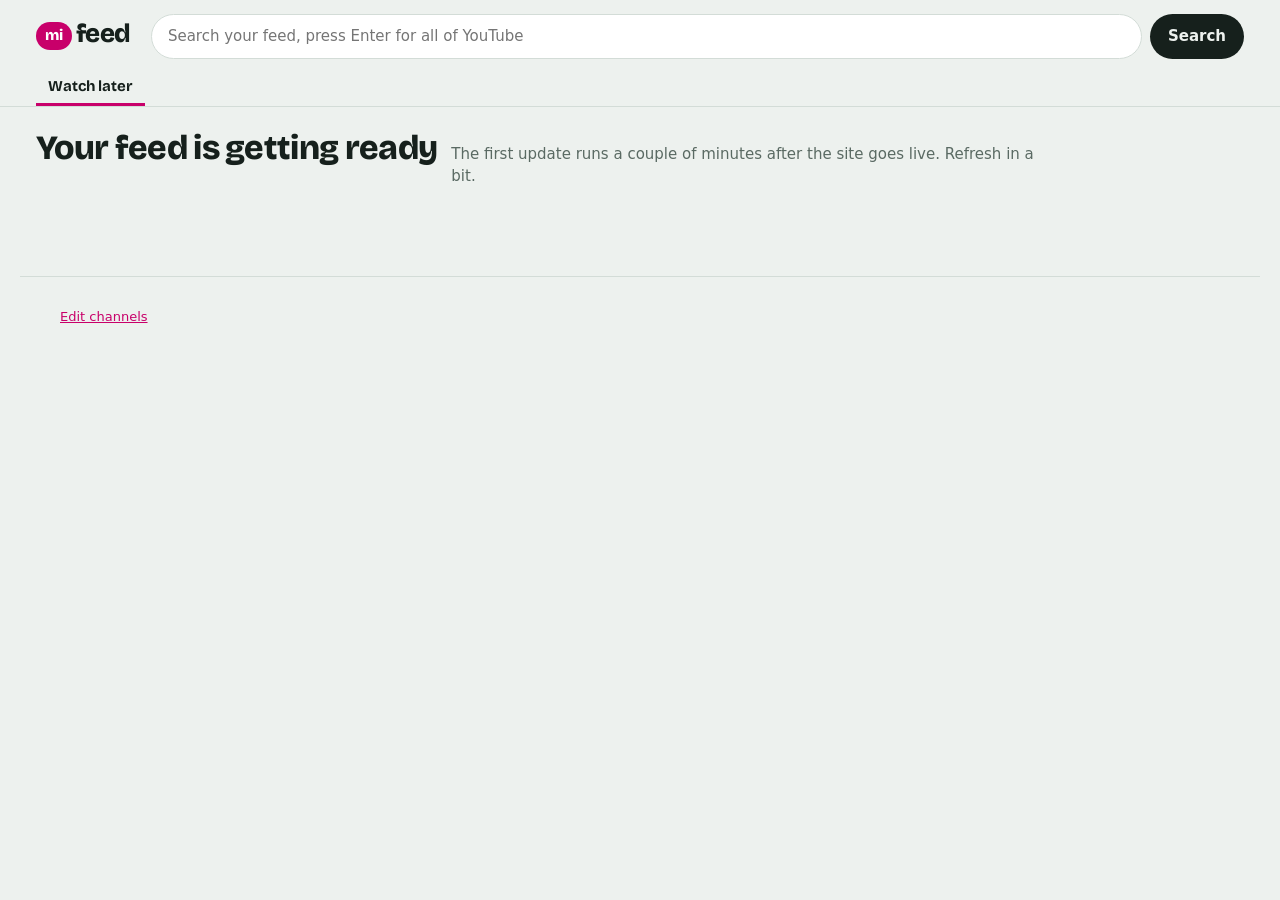
==== index.html @ 0ce84a8c "mi feed: tabs, ranking, quiet player, YouTube search Co-Authored-By: Claude Opus 5.5 <noreply@anthro" ====
<!doctype html>
<html lang="en">
<head>
  <meta charset="utf-8">
  <meta name="viewport" content="width=device-width, initial-scale=1, viewport-fit=cover">
  <title>mi feed</title>
  <meta name="description" content="Ana's calm video feed: chosen channels, no rabbit holes.">
  <link rel="preconnect" href="https://fonts.googleapis.com">
  <link rel="preconnect" href="https://fonts.gstatic.com" crossorigin>
  <link rel="stylesheet" href="https://fonts.googleapis.com/css2?family=Bricolage+Grotesque:opsz,wght@12..96,500;12..96,700;12..96,800&family=Source+Serif+4:opsz,wght@8..60,500;8..60,600&family=IBM+Plex+Mono:wght@500&display=swap">
  <link rel="stylesheet" href="style.css">
</head>
<body>
  <header class="top">
    <div class="top-inner">
      <a class="brand" href="./" aria-label="mi feed home"><span class="brand-mi">mi</span><span class="brand-feed">feed</span></a>
      <form id="search" class="search" role="search" autocomplete="off">
        <input id="q" type="search" placeholder="Search your feed, press Enter for all of YouTube" aria-label="Search">
        <button type="submit">Search</button>
      </form>
    </div>
    <nav id="tabs" class="tabs" aria-label="Categories"></nav>
  </header>

  <main class="wrap">
    <div id="intro" class="intro"></div>
    <div id="grid" class="grid" aria-live="polite"></div>
    <div id="yt-results"></div>
    <div class="more-wrap"><button id="more" class="ghost" hidden>Show more</button></div>
  </main>

  <footer class="wrap foot">
    <p id="updated"></p>
    <p><a href="https://github.com/anapalaciosrm/mi-feed/edit/main/channels.json" target="_blank" rel="noopener">Edit channels</a></p>
    <details id="problems" hidden><summary>Channels that need a fix</summary><ul id="problem-list"></ul></details>
  </footer>

  <div id="player" class="player" hidden role="dialog" aria-modal="true" aria-labelledby="p-title">
    <div class="player-box">
      <div class="player-head">
        <div class="player-meta">
          <h2 id="p-title"></h2>
          <p id="p-channel"></p>
        </div>
        <button id="close" class="ghost">Close</button>
      </div>
      <div class="frame"><div id="yt"></div></div>
      <div id="done" class="done" hidden>
        <p class="done-kicker">Finished</p>
        <h3 id="done-title"></h3>
        <div class="done-actions">
          <button id="done-back">Back to my feed</button>
          <button id="done-boost" class="ghost">More from this channel</button>
          <label id="done-adopt-wrap" class="adopt" hidden>Keep this channel in
            <select id="done-adopt"></select>
          </label>
          <span id="done-note" class="adopt"></span>
        </div>
      </div>
    </div>
  </div>

  <script src="config.js"></script>
  <script src="app.js"></script>
</body>
</html>
---- style.css ----
/* Layout: sticky header with search, a row of category tabs, then a calm grid of video cards. */
:root {
  --paper: #EDF1EE;
  --surface: #FFFFFF;
  --ink: #16201C;
  --muted: #5A6A63;
  --line: #D3DCD7;
  --accent: #C8006A;        /* rosa mexicano */
  --accent-soft: #F9DCEB;
  --on-accent: #FFFFFF;
  --shade: rgba(14, 22, 19, .82);
  --f-display: "Bricolage Grotesque", "Segoe UI", system-ui, sans-serif;
  --f-title: "Source Serif 4", Georgia, "Times New Roman", serif;
  --f-ui: system-ui, -apple-system, "Segoe UI", Roboto, sans-serif;
  --f-mono: "IBM Plex Mono", ui-monospace, Menlo, monospace;
  --radius: 10px;
  color-scheme: light;
}
@media (prefers-color-scheme: dark) {
  :root {
    --paper: #0F1513;
    --surface: #18211E;
    --ink: #E6EDE9;
    --muted: #94A49D;
    --line: #2A3632;
    --accent: #FF4FA0;
    --accent-soft: #3A1729;
    --on-accent: #1A0610;
    --shade: rgba(3, 6, 5, .88);
    color-scheme: dark;
  }
}

* { box-sizing: border-box; }
html, body { margin: 0; }
body {
  background: var(--paper);
  color: var(--ink);
  font: 15px/1.5 var(--f-ui);
  -webkit-font-smoothing: antialiased;
}
[hidden] { display: none !important; }
a { color: var(--accent); }
button, select, input { font: inherit; color: inherit; }
button { cursor: pointer; }
:focus-visible { outline: 2px solid var(--accent); outline-offset: 2px; }

.wrap {
  max-width: 1240px;
  margin: 0 auto;
  padding-left: max(16px, env(safe-area-inset-left, 0px));
  padding-right: max(16px, env(safe-area-inset-right, 0px));
}

/* Header */
.top {
  position: sticky; top: 0; z-index: 20;
  background: color-mix(in srgb, var(--paper) 92%, transparent);
  backdrop-filter: blur(10px);
  border-bottom: 1px solid var(--line);
  padding-top: env(safe-area-inset-top, 0px);
}
.top-inner, .tabs {
  max-width: 1240px; margin: 0 auto;
  padding-left: max(16px, env(safe-area-inset-left, 0px));
  padding-right: max(16px, env(safe-area-inset-right, 0px));
}
.top-inner { display: flex; align-items: center; gap: 20px; padding-block: 14px 10px; flex-wrap: wrap; }
.brand { display: flex; align-items: baseline; gap: 4px; text-decoration: none; color: var(--ink); }
.brand-mi {
  font: 800 15px/1 var(--f-display);
  background: var(--accent); color: var(--on-accent);
  border-radius: 999px; padding: 6px 9px 7px; transform: translateY(-2px);
}
.brand-feed { font: 800 26px/1 var(--f-display); letter-spacing: -.02em; }
.search { flex: 1 1 320px; display: flex; gap: 8px; min-width: 0; }
.search input {
  flex: 1; min-width: 0;
  background: var(--surface); border: 1px solid var(--line); border-radius: 999px;
  padding: 10px 16px;
}
.search button, .done-actions > button:not(.ghost) {
  background: var(--ink); color: var(--paper); border: 0; border-radius: 999px;
  padding: 10px 18px; font-weight: 600;
}

.tabs { display: flex; gap: 4px; overflow-x: auto; scrollbar-width: none; padding-block: 0; }
.tabs::-webkit-scrollbar { display: none; }
.tab {
  flex: none; background: none; border: 0; border-bottom: 3px solid transparent;
  padding: 10px 12px 9px; font: 700 15px/1 var(--f-display); color: var(--muted);
}
.tab:hover { color: var(--ink); }
.tab[aria-selected="true"] { color: var(--ink); border-bottom-color: var(--accent); }
.tab .count { font: 500 11px/1 var(--f-mono); color: var(--muted); margin-left: 5px; }

/* Intro line above the grid */
.intro { padding-block: 22px 14px; display: flex; flex-wrap: wrap; align-items: baseline; gap: 6px 14px; }
.intro h1 { font: 800 clamp(24px, 4vw, 34px)/1.1 var(--f-display); letter-spacing: -.02em; margin: 0; text-wrap: balance; }
.intro p { margin: 0; color: var(--muted); max-width: 62ch; }
.intro .clear { background: none; border: 0; color: var(--accent); padding: 0; font-weight: 600; }

/* Grid */
.grid { display: grid; grid-template-columns: repeat(auto-fill, minmax(260px, 1fr)); gap: 26px 20px; }
.card { display: flex; flex-direction: column; gap: 10px; min-width: 0; }
.card.seen { opacity: .55; }
.thumb {
  position: relative; display: block; padding: 0; border: 0; background: var(--line);
  border-radius: var(--radius); overflow: hidden; aspect-ratio: 16 / 9; max-width: 100%;
}
.thumb img { width: 100%; height: 100%; object-fit: cover; display: block; transition: transform .3s ease; }
.thumb:hover img { transform: scale(1.03); }
.dur {
  position: absolute; right: 8px; bottom: 8px;
  background: rgba(10, 14, 12, .85); color: #fff;
  font: 500 12px/1 var(--f-mono); padding: 4px 6px; border-radius: 4px;
  font-variant-numeric: tabular-nums;
}
.seen-tag { position: absolute; left: 8px; top: 8px; background: var(--surface); color: var(--ink); font-size: 11px; font-weight: 700; padding: 3px 7px; border-radius: 4px; }
.card h3 { margin: 0; font: 600 17px/1.3 var(--f-title); }
.card h3 button { all: unset; cursor: pointer; display: -webkit-box; -webkit-line-clamp: 3; -webkit-box-orient: vertical; overflow: hidden; overflow-wrap: anywhere; }
.card h3 button:hover { color: var(--accent); }
.card h3 button:focus-visible { outline: 2px solid var(--accent); outline-offset: 2px; }
.byline { margin: 0; color: var(--muted); font-size: 13px; }
.byline strong { color: var(--ink); font-weight: 600; }
.actions { display: flex; flex-wrap: wrap; gap: 6px; margin-top: auto; }
.chip {
  background: none; border: 1px solid var(--line); border-radius: 999px;
  padding: 4px 11px; font-size: 12.5px; color: var(--muted);
}
.chip:hover { border-color: var(--ink); color: var(--ink); }
.chip.on { background: var(--accent-soft); border-color: var(--accent); color: var(--ink); }
.chip-select { appearance: none; padding-right: 22px; background: none; }
.chip-wrap { position: relative; }
.chip-wrap::after { content: "▾"; position: absolute; right: 9px; top: 50%; transform: translateY(-50%); font-size: 10px; color: var(--muted); pointer-events: none; }

.section-head { font: 800 20px/1.2 var(--f-display); margin: 40px 0 14px; display: flex; gap: 10px; align-items: baseline; flex-wrap: wrap; }
.section-head small { font: 400 14px var(--f-ui); color: var(--muted); }
.empty { color: var(--muted); padding: 30px 0; max-width: 60ch; }

.ghost { background: none; border: 1px solid var(--line); border-radius: 999px; padding: 9px 18px; font-weight: 600; }
.ghost:hover { border-color: var(--ink); }
.more-wrap { display: flex; justify-content: center; padding-block: 34px 10px; }

.foot { color: var(--muted); font-size: 13px; padding-block: 30px 40px; display: flex; flex-wrap: wrap; gap: 6px 24px; border-top: 1px solid var(--line); margin-top: 30px; }
.foot p { margin: 0; }
.foot details { flex-basis: 100%; }
.foot ul { margin: 6px 0 0; padding-left: 18px; }

/* Player */
.player {
  position: fixed; inset: 0; z-index: 50; background: var(--shade);
  display: grid; place-items: center;
  padding: max(16px, env(safe-area-inset-top, 0px)) max(16px, env(safe-area-inset-right, 0px)) max(16px, env(safe-area-inset-bottom, 0px)) max(16px, env(safe-area-inset-left, 0px));
}
.player-box { width: min(1100px, 100%); display: flex; flex-direction: column; gap: 12px; }
.player-head { display: flex; justify-content: space-between; gap: 16px; align-items: flex-start; color: #F2F5F3; }
.player-meta { min-width: 0; }
.player-head h2 { margin: 0; font: 600 clamp(17px, 2.4vw, 22px)/1.25 var(--f-title); text-wrap: balance; }
.player-head p { margin: 4px 0 0; color: #B8C4BE; font-size: 13px; }
.player .ghost { color: #F2F5F3; border-color: rgba(255,255,255,.35); flex: none; }
.frame { position: relative; aspect-ratio: 16 / 9; width: 100%; max-width: 100%; background: #000; border-radius: var(--radius); overflow: hidden; }
.frame iframe, .frame #yt { position: absolute; inset: 0; width: 100%; height: 100%; border: 0; }
.done {
  background: var(--surface); border-radius: var(--radius); padding: 28px;
  display: flex; flex-direction: column; gap: 10px;
}
.done-kicker { margin: 0; text-transform: uppercase; letter-spacing: .12em; font-size: 12px; font-weight: 700; color: var(--accent); }
.done h3 { margin: 0; font: 600 22px/1.3 var(--f-title); }
.done-actions { display: flex; flex-wrap: wrap; gap: 10px; align-items: center; margin-top: 8px; }
.adopt { display: flex; gap: 8px; align-items: center; font-size: 14px; color: var(--muted); }
.adopt select { background: var(--surface); border: 1px solid var(--line); border-radius: 8px; padding: 6px 8px; }

@media (max-width: 520px) {
  .brand-feed { font-size: 22px; }
  .search button { padding-inline: 14px; }
  .grid { grid-template-columns: 1fr; }
}
@media (prefers-reduced-motion: reduce) {
  * { transition: none !important; }
}
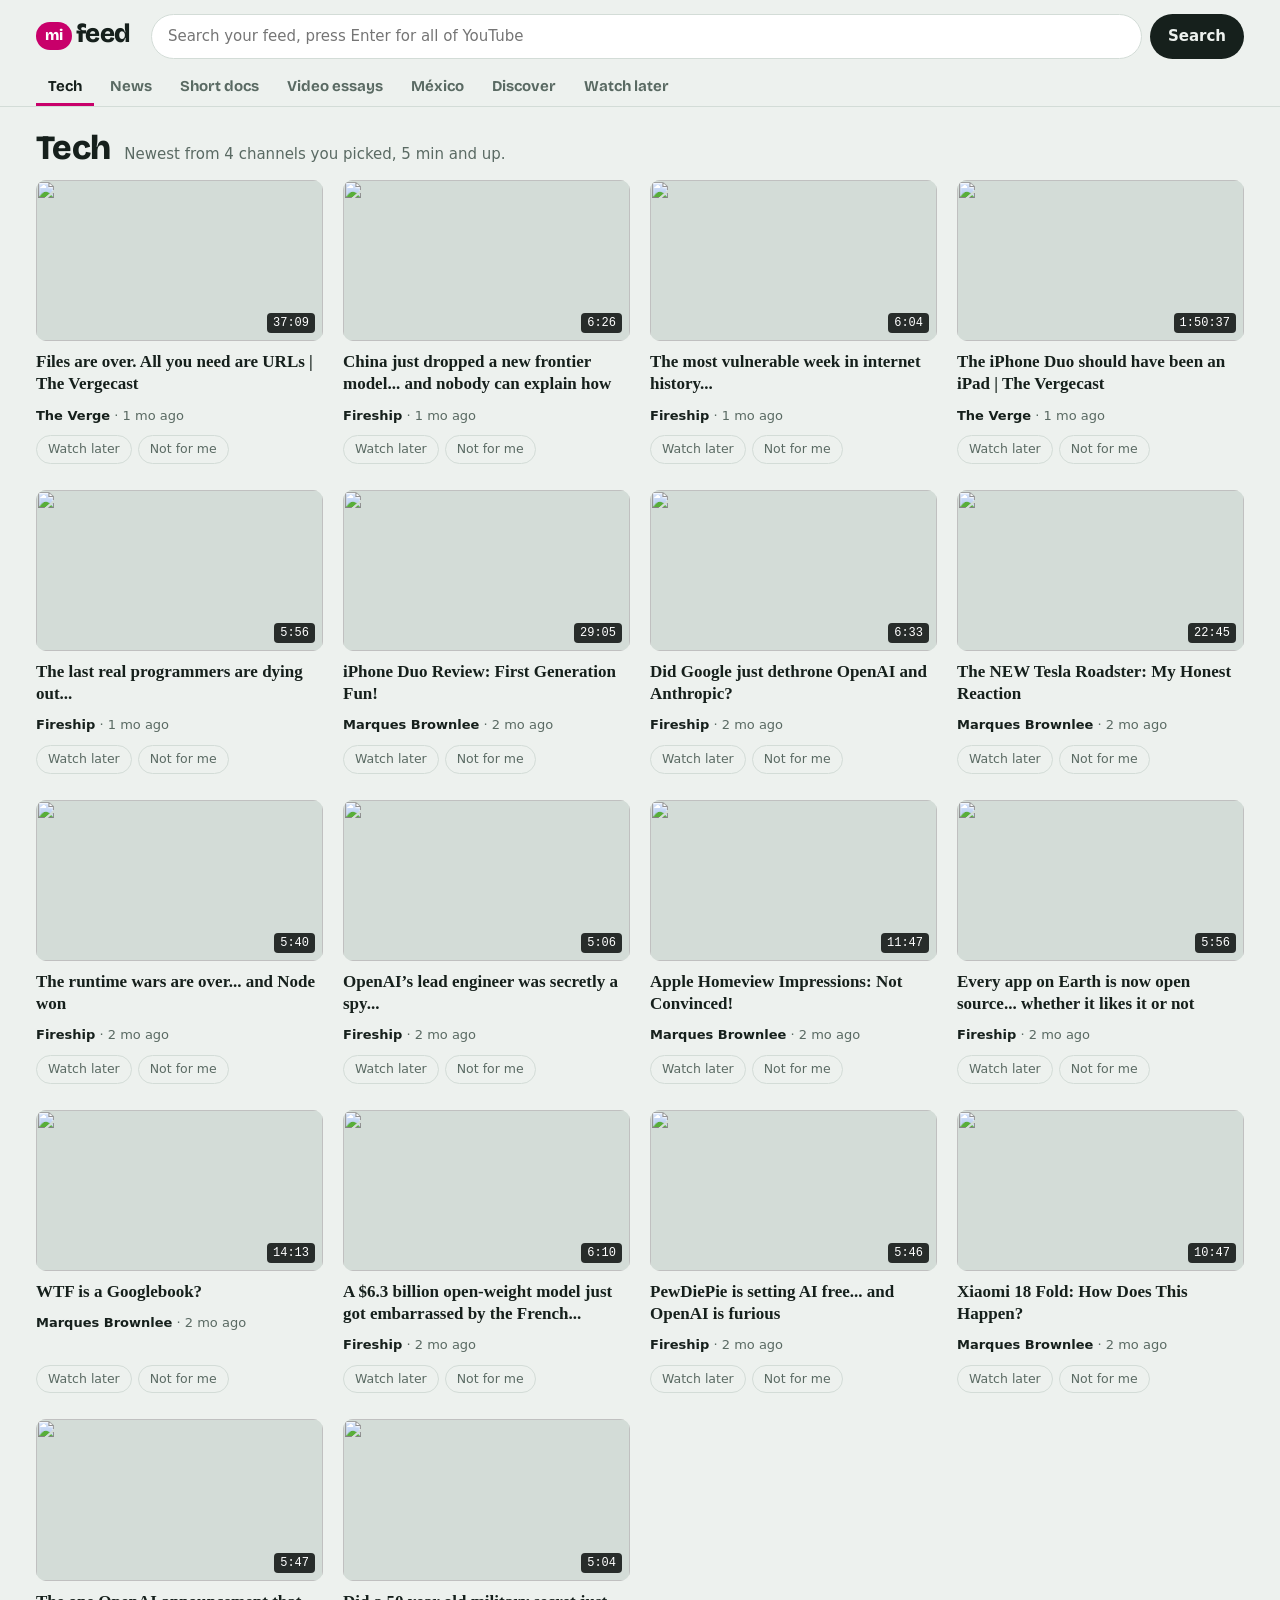
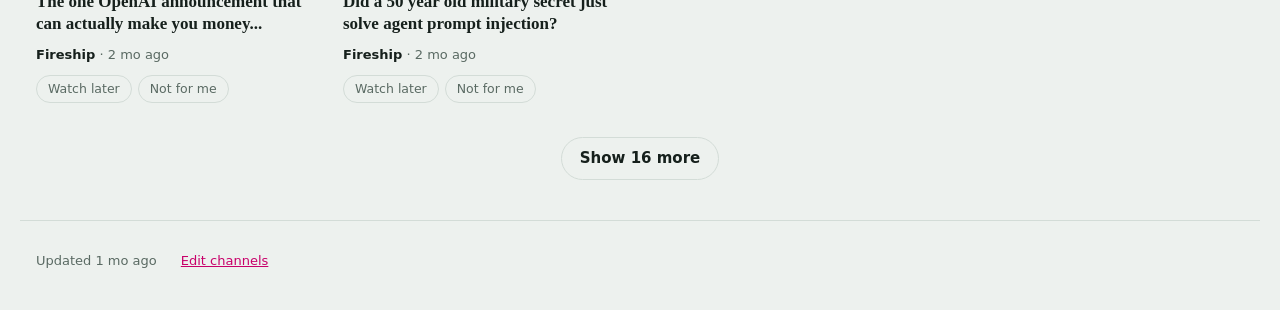
==== commit 0d56145c: "Update meta description in index.html" ====
--- a/index.html
+++ b/index.html
@@ -4,7 +4,7 @@
   <meta charset="utf-8">
   <meta name="viewport" content="width=device-width, initial-scale=1, viewport-fit=cover">
   <title>mi feed</title>
-  <meta name="description" content="Ana's calm video feed: chosen channels, no rabbit holes.">
+  <meta name="description" content="Para cerer un poco el cerebro.">
   <link rel="preconnect" href="https://fonts.googleapis.com">
   <link rel="preconnect" href="https://fonts.gstatic.com" crossorigin>
   <link rel="stylesheet" href="https://fonts.googleapis.com/css2?family=Bricolage+Grotesque:opsz,wght@12..96,500;12..96,700;12..96,800&family=Source+Serif+4:opsz,wght@8..60,500;8..60,600&family=IBM+Plex+Mono:wght@500&display=swap">
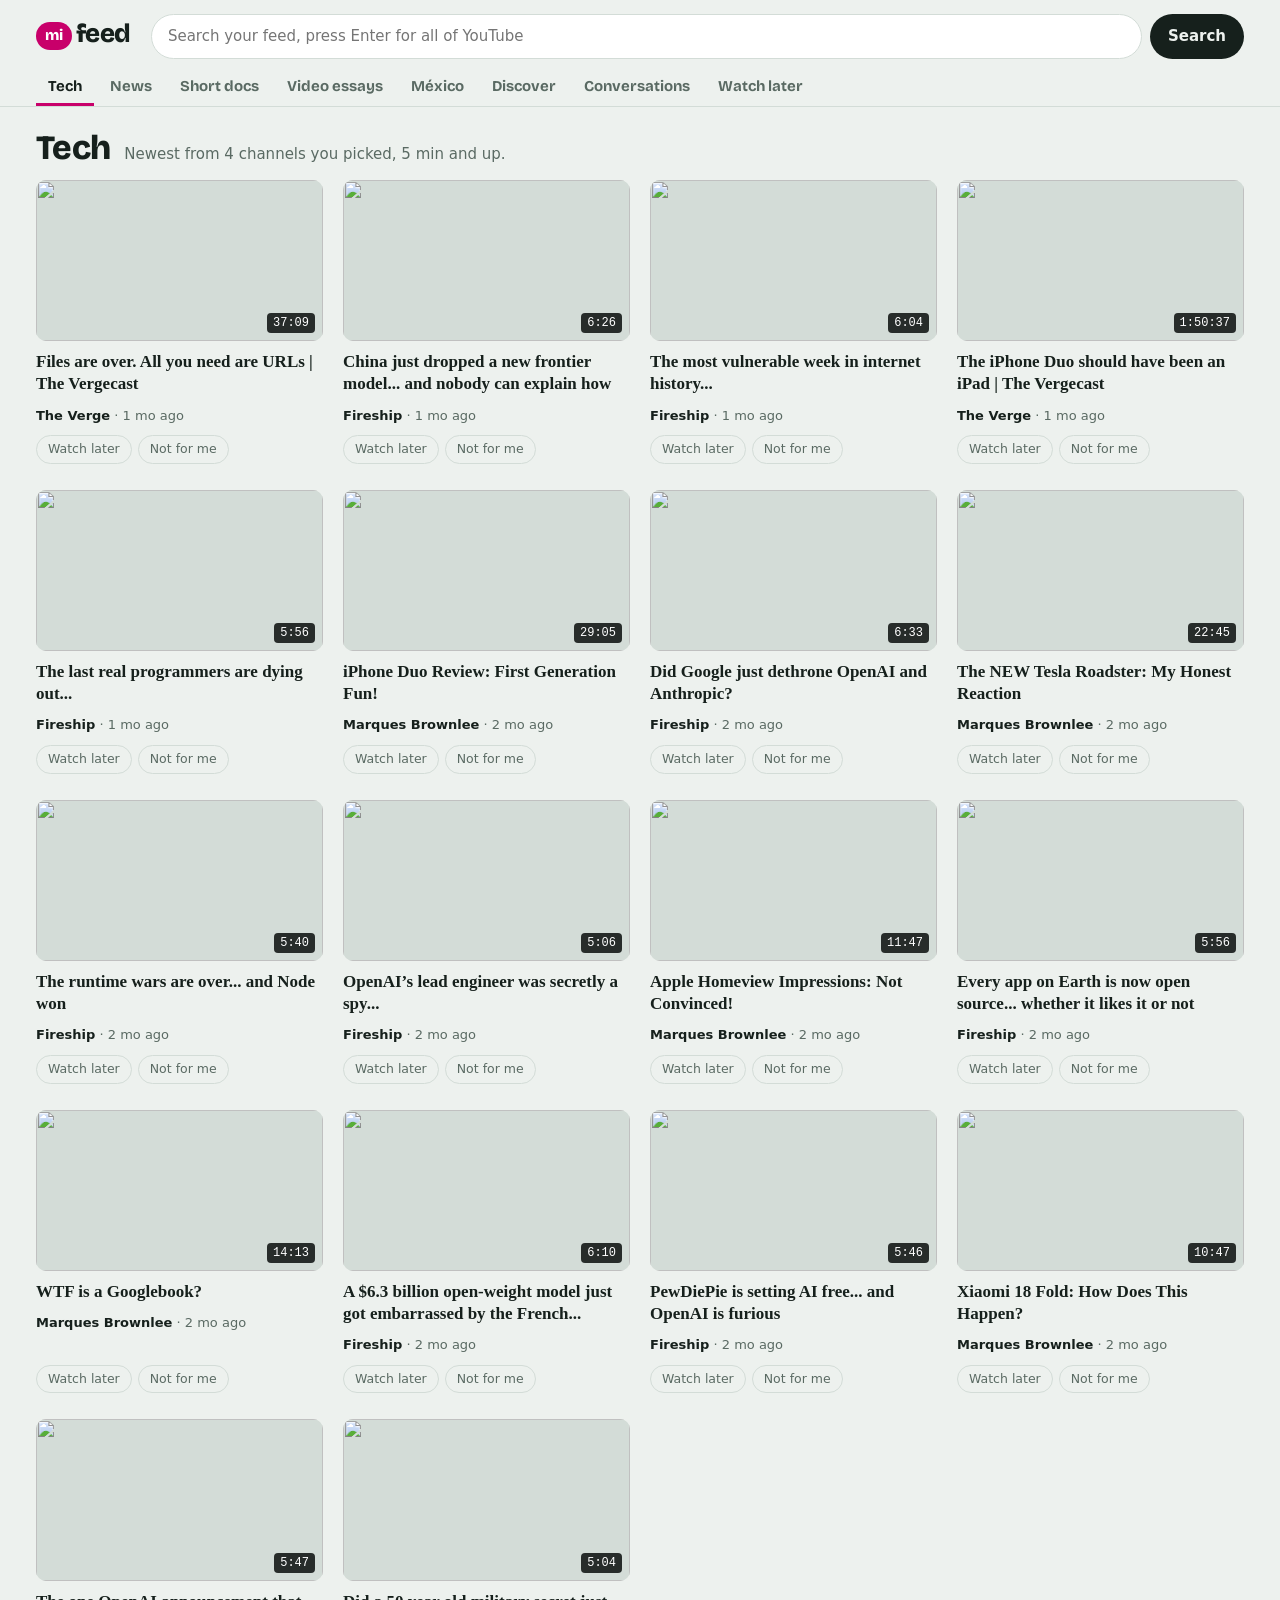
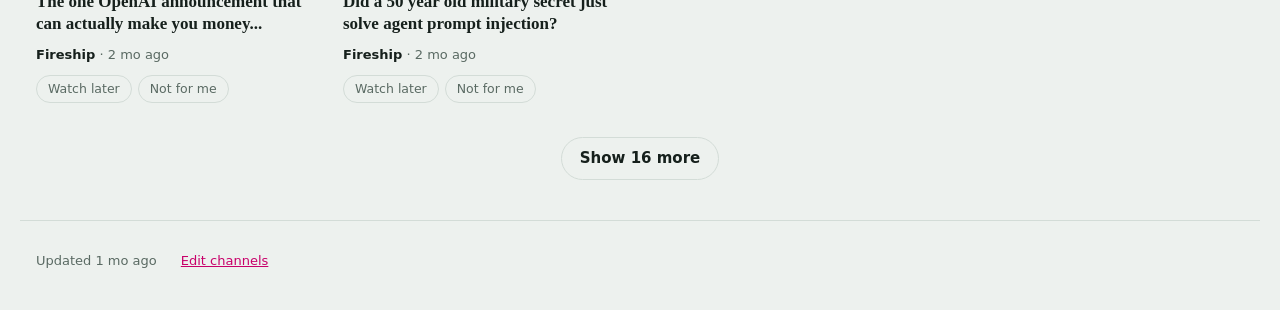
==== commit 1f1d4e41: "Add comments and a Conversations tab (off until Firebase is configured) Co-Authored-By: Claude Opus " ====
--- a/index.html
+++ b/index.html
@@ -57,10 +57,21 @@
           <span id="done-note" class="adopt"></span>
         </div>
       </div>
+      <section id="comments" class="comments" aria-labelledby="c-head">
+        <h3 id="c-head" class="comments-head">Comments <span id="c-count"></span></h3>
+        <ol id="c-list" class="c-list"></ol>
+        <form id="c-form" class="c-form" autocomplete="off">
+          <input id="c-name" maxlength="40" placeholder="Your name" aria-label="Your name" required>
+          <textarea id="c-text" maxlength="1000" rows="2" placeholder="What did you think?" aria-label="Comment" required></textarea>
+          <button type="submit" id="c-post">Post</button>
+        </form>
+        <p id="c-status" class="c-status" role="status"></p>
+      </section>
     </div>
   </div>
 
   <script src="config.js"></script>
   <script src="app.js"></script>
+  <script type="module" src="comments.js"></script>
 </body>
 </html>
--- a/style.css
+++ b/style.css
@@ -153,7 +153,7 @@
   display: grid; place-items: center;
   padding: max(16px, env(safe-area-inset-top, 0px)) max(16px, env(safe-area-inset-right, 0px)) max(16px, env(safe-area-inset-bottom, 0px)) max(16px, env(safe-area-inset-left, 0px));
 }
-.player-box { width: min(1100px, 100%); display: flex; flex-direction: column; gap: 12px; }
+.player-box { width: min(1100px, 100%); max-height: 100%; overflow-y: auto; display: flex; flex-direction: column; gap: 12px; }
 .player-head { display: flex; justify-content: space-between; gap: 16px; align-items: flex-start; color: #F2F5F3; }
 .player-meta { min-width: 0; }
 .player-head h2 { margin: 0; font: 600 clamp(17px, 2.4vw, 22px)/1.25 var(--f-title); text-wrap: balance; }
@@ -171,6 +171,28 @@
 .adopt { display: flex; gap: 8px; align-items: center; font-size: 14px; color: var(--muted); }
 .adopt select { background: var(--surface); border: 1px solid var(--line); border-radius: 8px; padding: 6px 8px; }
 
+/* Comments */
+.comments { background: var(--surface); border-radius: var(--radius); padding: 18px 20px; display: flex; flex-direction: column; gap: 12px; }
+.comments-head { margin: 0; font: 800 17px/1.2 var(--f-display); }
+.comments-head span { color: var(--muted); font-weight: 500; }
+.c-list { list-style: none; margin: 0; padding: 0; display: flex; flex-direction: column; gap: 14px; max-height: 320px; overflow-y: auto; }
+.c-list li { min-width: 0; }
+.c-meta { margin: 0; font-size: 13px; color: var(--muted); }
+.c-meta strong { color: var(--ink); margin-right: 6px; }
+.c-text { margin: 2px 0 0; white-space: pre-wrap; overflow-wrap: anywhere; max-width: 70ch; }
+.c-empty { color: var(--muted); }
+.c-form { display: grid; grid-template-columns: minmax(0, 180px) minmax(0, 1fr) auto; gap: 8px; align-items: start; }
+.c-form input, .c-form textarea { background: var(--paper); border: 1px solid var(--line); border-radius: 8px; padding: 9px 12px; min-width: 0; resize: vertical; }
+.c-form button { background: var(--accent); color: var(--on-accent); border: 0; border-radius: 999px; padding: 9px 18px; font-weight: 700; }
+.c-form button:disabled { opacity: .6; }
+.c-status { margin: 0; font-size: 13px; color: var(--muted); min-height: 1em; }
+.last-comment { margin: 0; font-size: 14px; color: var(--muted); display: -webkit-box; -webkit-line-clamp: 2; -webkit-box-orient: vertical; overflow: hidden; overflow-wrap: anywhere; }
+.last-comment strong { color: var(--ink); }
+.talk-chip { border-color: var(--accent); color: var(--ink); }
+
+@media (max-width: 640px) {
+  .c-form { grid-template-columns: 1fr; }
+}
 @media (max-width: 520px) {
   .brand-feed { font-size: 22px; }
   .search button { padding-inline: 14px; }
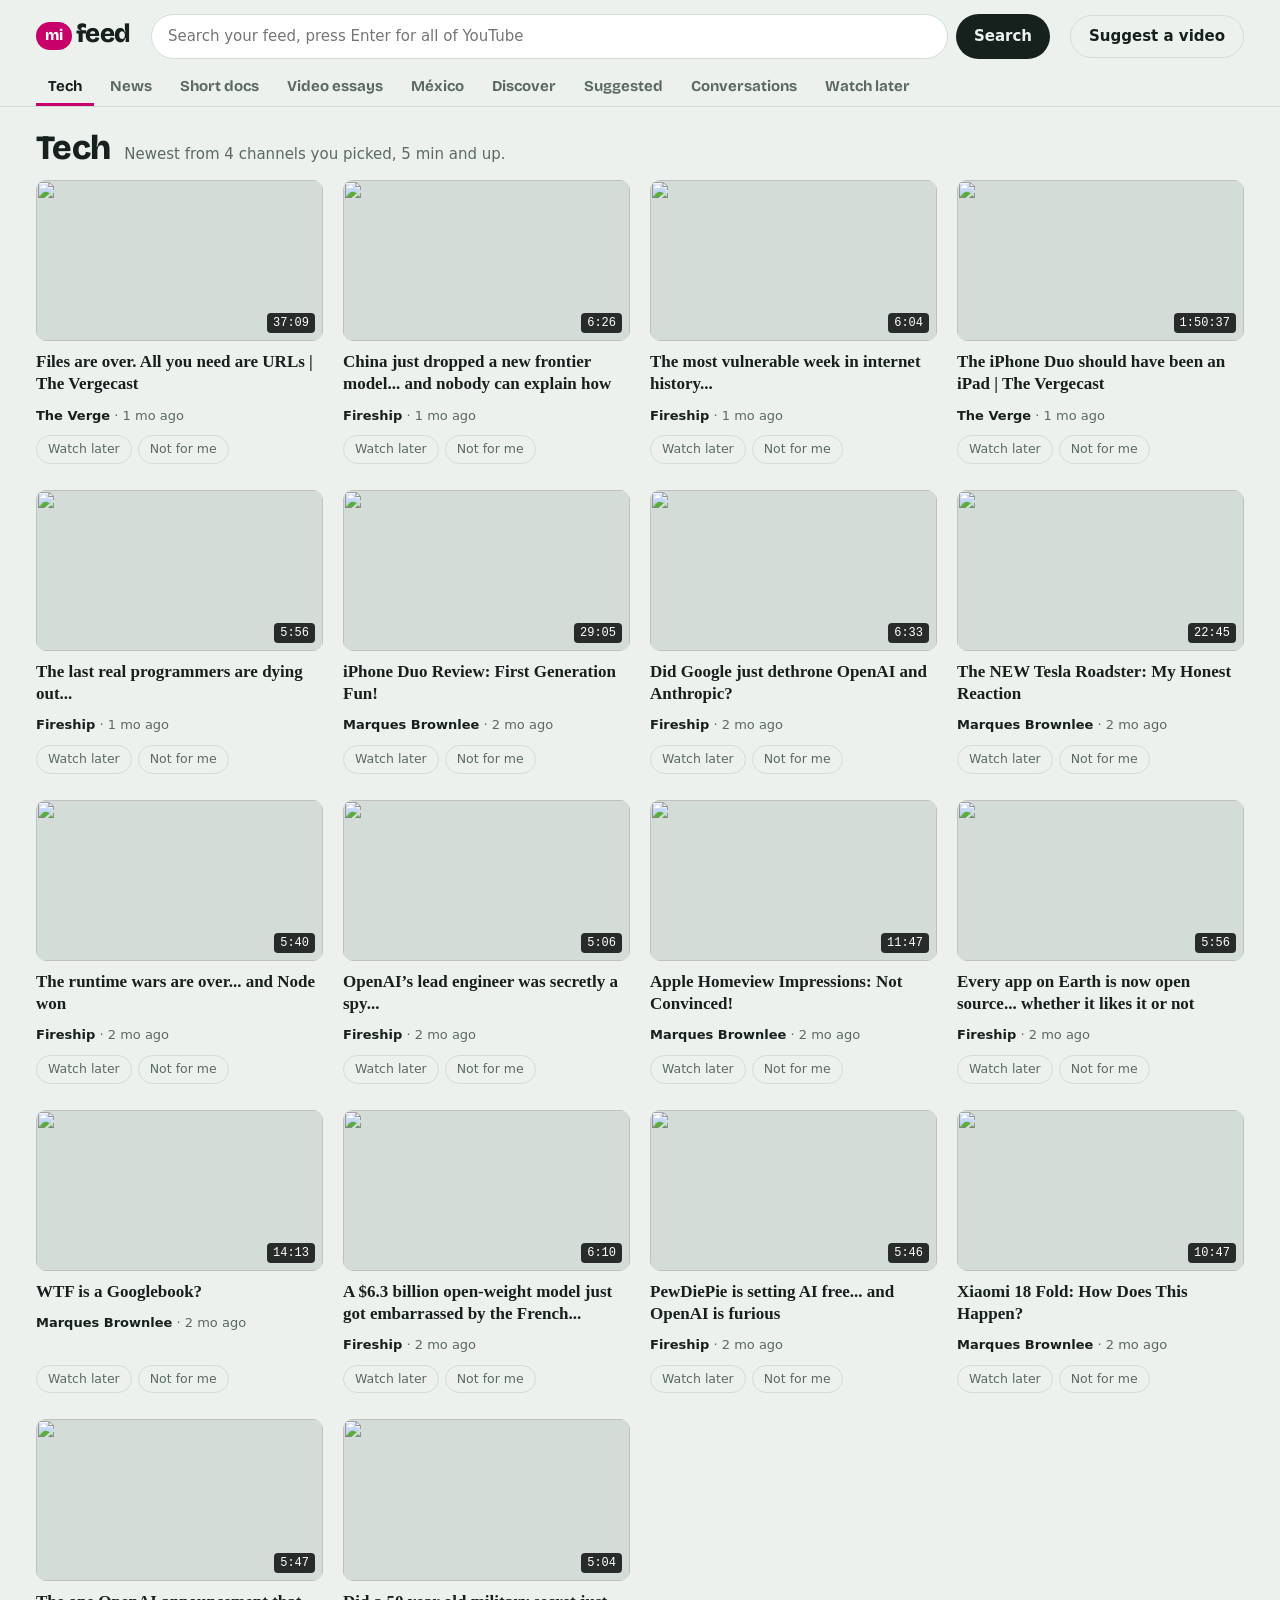
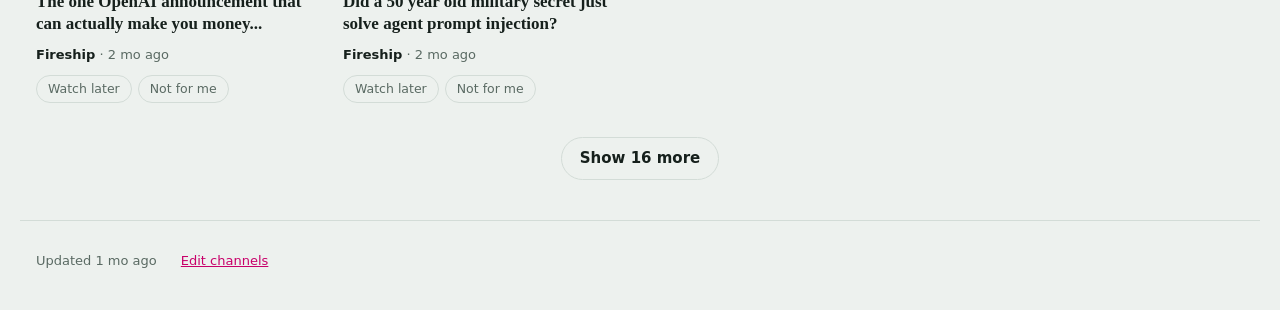
==== commit ac30feef: "Add a Suggested tab where anyone can share a YouTube link Co-Authored-By: Claude Opus 5.5 <noreply@a" ====
--- a/index.html
+++ b/index.html
@@ -4,7 +4,7 @@
   <meta charset="utf-8">
   <meta name="viewport" content="width=device-width, initial-scale=1, viewport-fit=cover">
   <title>mi feed</title>
-  <meta name="description" content="Para cerer un poco el cerebro.">
+  <meta name="description" content="Para crecer un poco el cerebro.">
   <link rel="preconnect" href="https://fonts.googleapis.com">
   <link rel="preconnect" href="https://fonts.gstatic.com" crossorigin>
   <link rel="stylesheet" href="https://fonts.googleapis.com/css2?family=Bricolage+Grotesque:opsz,wght@12..96,500;12..96,700;12..96,800&family=Source+Serif+4:opsz,wght@8..60,500;8..60,600&family=IBM+Plex+Mono:wght@500&display=swap">
@@ -18,12 +18,20 @@
         <input id="q" type="search" placeholder="Search your feed, press Enter for all of YouTube" aria-label="Search">
         <button type="submit">Search</button>
       </form>
+      <button id="suggest-open" class="ghost suggest-open" type="button">Suggest a video</button>
     </div>
     <nav id="tabs" class="tabs" aria-label="Categories"></nav>
   </header>
 
   <main class="wrap">
     <div id="intro" class="intro"></div>
+    <form id="s-form" class="s-form" autocomplete="off" hidden>
+      <input id="s-link" placeholder="Paste a YouTube link" aria-label="YouTube link" required>
+      <input id="s-name" maxlength="40" placeholder="Your name" aria-label="Your name" required>
+      <input id="s-note" maxlength="500" placeholder="Why it’s worth watching (optional)" aria-label="Note">
+      <button type="submit" id="s-post">Suggest</button>
+      <p id="s-status" class="c-status" role="status"></p>
+    </form>
     <div id="grid" class="grid" aria-live="polite"></div>
     <div id="yt-results"></div>
     <div class="more-wrap"><button id="more" class="ghost" hidden>Show more</button></div>
--- a/style.css
+++ b/style.css
@@ -170,6 +170,15 @@
 .done-actions { display: flex; flex-wrap: wrap; gap: 10px; align-items: center; margin-top: 8px; }
 .adopt { display: flex; gap: 8px; align-items: center; font-size: 14px; color: var(--muted); }
 .adopt select { background: var(--surface); border: 1px solid var(--line); border-radius: 8px; padding: 6px 8px; }
+
+/* Suggestions */
+.suggest-open { flex: none; }
+.s-form { display: grid; grid-template-columns: minmax(0, 2fr) minmax(0, 1fr) minmax(0, 2fr) auto; gap: 8px; margin-bottom: 26px; padding: 16px; background: var(--surface); border: 1px solid var(--line); border-radius: var(--radius); }
+.s-form input { background: var(--paper); border: 1px solid var(--line); border-radius: 8px; padding: 9px 12px; min-width: 0; }
+.s-form button { background: var(--accent); color: var(--on-accent); border: 0; border-radius: 999px; padding: 9px 18px; font-weight: 700; }
+.s-form button:disabled { opacity: .6; }
+.s-form .c-status { grid-column: 1 / -1; }
+@media (max-width: 760px) { .s-form { grid-template-columns: 1fr; } }
 
 /* Comments */
 .comments { background: var(--surface); border-radius: var(--radius); padding: 18px 20px; display: flex; flex-direction: column; gap: 12px; }
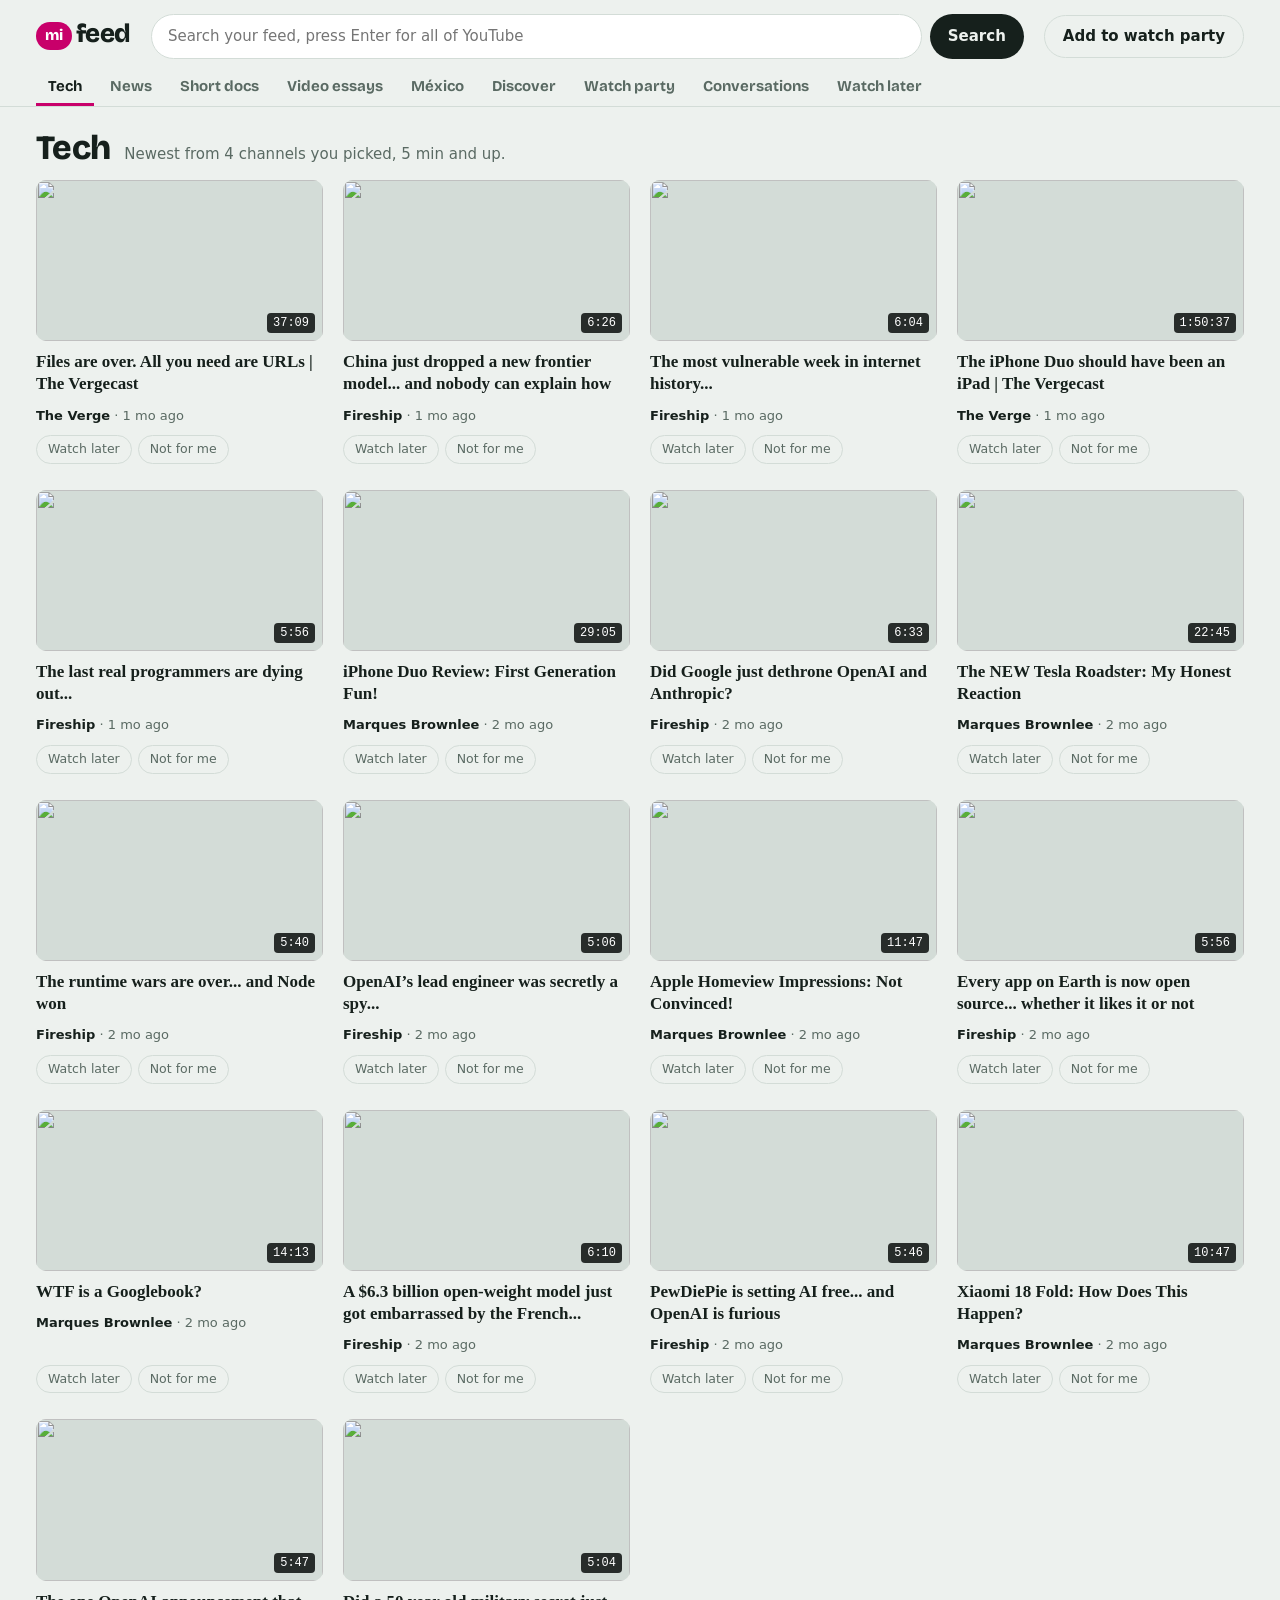
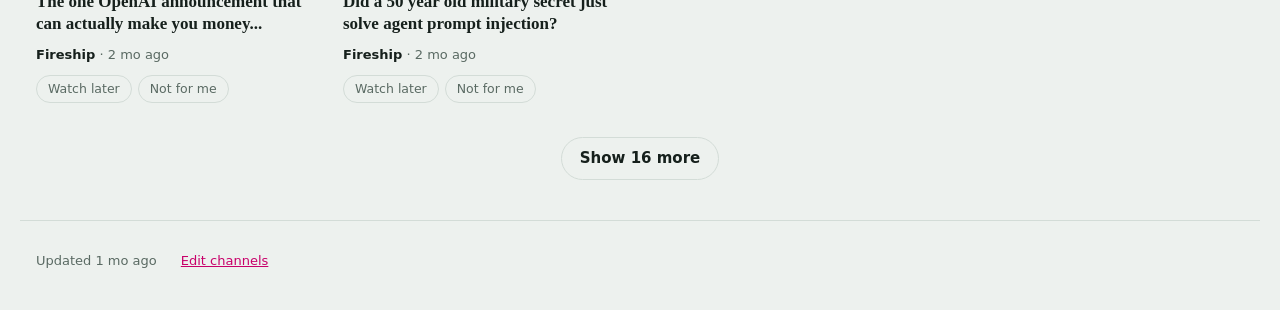
==== commit 491a52ae: "Watch party: shared list with an add button on every video Co-Authored-By: Claude Opus 5.5 <noreply@" ====
--- a/index.html
+++ b/index.html
@@ -18,7 +18,7 @@
         <input id="q" type="search" placeholder="Search your feed, press Enter for all of YouTube" aria-label="Search">
         <button type="submit">Search</button>
       </form>
-      <button id="suggest-open" class="ghost suggest-open" type="button">Suggest a video</button>
+      <button id="suggest-open" class="ghost suggest-open" type="button">Add to watch party</button>
     </div>
     <nav id="tabs" class="tabs" aria-label="Categories"></nav>
   </header>
@@ -28,8 +28,8 @@
     <form id="s-form" class="s-form" autocomplete="off" hidden>
       <input id="s-link" placeholder="Paste a YouTube link" aria-label="YouTube link" required>
       <input id="s-name" maxlength="40" placeholder="Your name" aria-label="Your name" required>
-      <input id="s-note" maxlength="500" placeholder="Why it’s worth watching (optional)" aria-label="Note">
-      <button type="submit" id="s-post">Suggest</button>
+      <input id="s-note" maxlength="500" placeholder="Why we should watch it (optional)" aria-label="Note">
+      <button type="submit" id="s-post">Add</button>
       <p id="s-status" class="c-status" role="status"></p>
     </form>
     <div id="grid" class="grid" aria-live="polite"></div>
